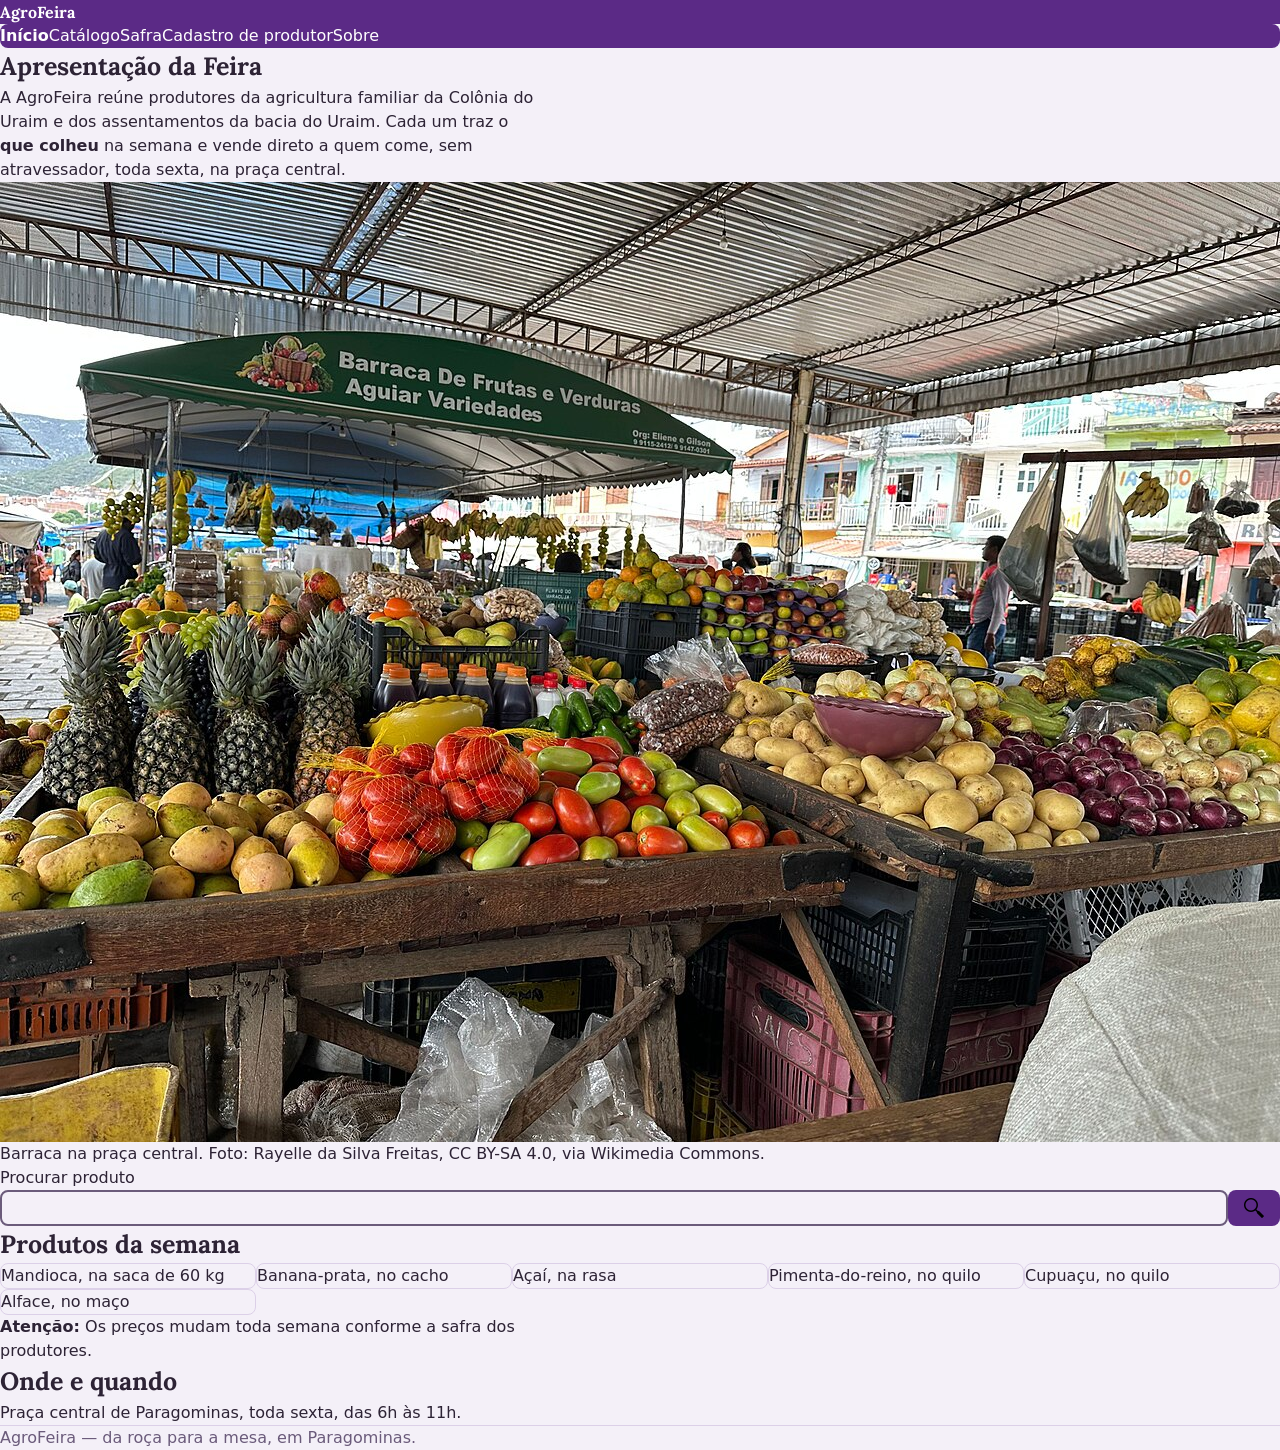
==== index.html @ 53486ca6 "nova pastas e alteracões" ====
<!doctype html>
<html lang="pt-BR">
<head>
  <meta charset="utf-8">
  <meta name="viewport" content="width=device-width, initial-scale=1">
  <title>AgroFeira - Início</title>
  <!-- Google Fonts -->
  <link rel="preconnect" href="https://fonts.googleapis.com">
  <link rel="preconnect" href="https://fonts.gstatic.com" crossorigin>
  <link href="https://fonts.googleapis.com/css2?family=Lora:ital,wght@0,400..700;1,400..700&display=swap" rel="stylesheet">
  
  <!-- Folhas de estilo em camadas (Ordem estrita) -->
  <link rel="stylesheet" href="camadas.css">
  <link rel="stylesheet" href="reset.css">
  <link rel="stylesheet" href="tokens.css">
  <link rel="stylesheet" href="base.css">
  <link rel="stylesheet" href="componentes.css">
  <link rel="stylesheet" href="utilitarios.css">
</head>
<body>
  <!-- Link de pular para o conteúdo acessível -->
  <a class="pular" href="#conteudo-principal">Pular para o conteúdo</a>

  <!-- Cabeçalho do site -->
  <header class="cabecalho-site">
    <h1>AgroFeira</h1>
  </header>

  <!-- Navegação principal com o item Catálogo incluído -->
  <nav aria-label="Principal">
    <ul class="menu">
      <li><a href="index.html" aria-current="page">Início</a></li>
      <li><a href="catalogo.html">Catálogo</a></li>
      <li><a href="safra.html">Safra</a></li>
      <li><a href="cadastro-produtor.html">Cadastro de produtor</a></li>
      <li><a href="sobre.html">Sobre</a></li>
    </ul>
  </nav>

  <!-- Conteúdo principal -->
  <main id="conteudo-principal">
    <section id="apresentacao">
      <h2>Apresentação da Feira</h2>
      <p>A AgroFeira reúne produtores da agricultura familiar da Colônia do Uraim e dos assentamentos da bacia do Uraim. Cada um traz o <strong>que colheu</strong> na semana e vende direto a quem come, sem atravessador, toda sexta, na praça central.</p>
    </section>

    <!-- Figura responsiva -->
    <figure class="figura-destaque">
      <picture>
        <source srcset="feira-1280.jpg 1280w, feira-330.jpg 330w" sizes="(min-width: 42rem) 50vw, 100vw">
        <img src="feira-330.jpg" alt="Barraca de frutas e legumes numa feira livre" width="1280" height="960" loading="eager">
      </picture>
      <figcaption>Barraca na praça central. Foto: Rayelle da Silva Freitas, CC BY-SA 4.0, via Wikimedia Commons.</figcaption>
    </figure>

    <!-- Região de Busca -->
    <search>
      <form class="busca">
        <label for="q">Procurar produto</label>
        <input type="search" id="q" name="q">
        <button type="submit">
          <img src="lupa.png" alt="Buscar" width="20" height="20">
        </button>
      </form>
    </search>

    <!-- Seção de Produtos -->
    <section id="produtos">
      <h2>Produtos da semana</h2>
      <ul class="lista-produtos">
        <li class="cartao-produto">Mandioca, na saca de 60 kg</li>
        <li class="cartao-produto">Banana-prata, no cacho</li>
        <li class="cartao-produto">Açaí, na rasa</li>
        <li class="cartao-produto">Pimenta-do-reino, no quilo</li>
        <li class="cartao-produto">Cupuaçu, no quilo</li>
        <li class="cartao-produto">Alface, no maço</li>
      </ul>
    </section>

    <!-- Caixa de Aviso -->
    <div class="aviso">
      <p><strong>Atenção:</strong> Os preços mudam toda semana conforme a safra dos produtores.</p>
    </div>

    <!-- Conteúdo Relacionado -->
    <aside>
      <h2>Onde e quando</h2>
      <p>Praça central de Paragominas, toda sexta, das 6h às 11h.</p>
    </aside>
  </main>

  <!-- Rodapé do site -->
  <footer class="rodape-site">
    <p>AgroFeira — da roça para a mesa, em Paragominas.</p>
  </footer>
</body>
</html>
---- camadas.css ----
@layer reset, base, componentes, utilitarios;
---- tokens.css ----
@layer base {
  :root {
    --cor-fundo: #f4f0f8;
    --cor-texto: #2d2335;
    --cor-texto-suave: #6b5b7b;
    --cor-borda: #dcd0e8;
    --cor-marca: #5b2a86;
    --cor-marca-forte: #3f1b61;
    --cor-sobre-marca: #ffffff;
    --cor-foco: #1d4ed8;

    /* Trios RGB para o Bootstrap (tema claro) */
    --cor-marca-rgb: 91, 42, 134;
    --cor-marca-forte-rgb: 63, 27, 97;

    --fonte-texto: system-ui, sans-serif;
    --fonte-titulo: "Lora", serif;
    --tamanho-texto: 1rem;
    --tamanho-h3: 1.25rem;
    --tamanho-h2: 1.563rem;
    --raio: 0.5rem;
  }

  @media (prefers-color-scheme: dark) {
    :root {
      --cor-fundo: #1a1520;
      --cor-texto: #e2d9ec;
      --cor-texto-suave: #b3a4c4;
      --cor-borda: #3b2e4d;
      --cor-marca: #7c3aed;
      --cor-marca-forte: #9333ea;
      --cor-sobre-marca: #ffffff;
      --cor-foco: #3b82f6;

      /* Trios RGB para o Bootstrap (tema escuro) */
      --cor-marca-rgb: 124, 58, 237;
      --cor-marca-forte-rgb: 147, 51, 234;
    }
  }
}
---- base.css ----
@layer base {
  body {
    background-color: var(--cor-fundo);
    color: var(--cor-texto);
    font-family: var(--fonte-texto);
    font-size: var(--tamanho-texto);
    line-height: 1.5;
    margin: 0;
  }

  h1, h2, h3 {
    font-family: var(--fonte-titulo);
    font-weight: 700;
  }

  h1 { font-size: var(--tamanho-h1); }
  h2 { font-size: var(--tamanho-h2); margin-top: 2rem; margin-bottom: 0.5rem; }
  h3 { font-size: var(--tamanho-h3); margin-top: 1rem; }

  p {
    max-width: 34rem;
    margin-bottom: 1rem;
    overflow-wrap: break-word;
  }

  img, picture {
    display: block;
    max-width: 100%;
    height: auto;
  }

  input, button, textarea, select {
    font: inherit;
  }

  /* Casca da página - Grelha Mobile-First */
  body.pagina-catalogo {
    display: grid;
    grid-template-columns: minmax(0, 1fr);
    grid-template-areas:
      "cabecalho"
      "menu"
      "conteudo"
      "lateral"
      "rodape";
    gap: var(--espaco-2);
    padding: var(--espaco-2);
  }

  .pagina-catalogo .cabecalho-site { grid-area: cabecalho; }
  .pagina-catalogo nav { grid-area: menu; }
  .pagina-catalogo main { grid-area: conteudo; }
  .pagina-catalogo aside { grid-area: lateral; }
  .pagina-catalogo .rodape-site { grid-area: rodape; }

  @media (min-width: 42rem) {
    body.pagina-catalogo {
      grid-template-columns: 10rem minmax(0, 1fr) 14rem;
      grid-template-areas:
        "cabecalho cabecalho cabecalho"
        "menu      conteudo    lateral"
        "rodape    rodape      rodape";
    }
  }

  :focus-visible {
    outline: 2px solid var(--cor-foco);
    outline-offset: 2px;
  }
}
---- componentes.css ----
@layer componentes {
  .cabecalho-site {
    background-color: var(--cor-marca);
    color: var(--cor-sobre-marca);
    padding: var(--espaco-2);
    position: sticky;
    top: 0;
    z-index: 1;
  }

  .cabecalho-site :focus-visible {
    outline-color: var(--cor-sobre-marca);
  }

  nav {
    background-color: var(--cor-marca);
    padding: var(--espaco-2);
    border-radius: var(--raio);
  }

  .menu {
    list-style: none;
    padding: 0;
    margin: 0;
    display: flex;
    flex-wrap: wrap;
    gap: var(--espaco-2);
  }

  .menu a {
    color: var(--cor-sobre-marca);
    text-decoration: none;
  }

  .menu a[aria-current="page"] {
    font-weight: 700;
  }

  .rodape-site {
    border-top: 1px solid var(--cor-borda);
    color: var(--cor-texto-suave);
    padding: var(--espaco-2);
  }

  .pular {
    position: absolute;
    top: -10rem;
    left: var(--espaco-1);
    z-index: 2;
    background-color: var(--cor-superficie);
    color: var(--cor-marca);
    padding: var(--espaco-1) var(--espaco-2);
    border-radius: var(--raio);
    text-decoration: none;
  }

  .pular:focus-visible {
    top: var(--espaco-1);
    outline-color: var(--cor-sobre-marca);
  }

  .barra-categorias {
    display: flex;
    flex-wrap: wrap;
    gap: var(--espaco-1);
    list-style: none;
    padding: 0;
    margin-bottom: var(--espaco-3);
  }

  .lista-produtos {
    display: grid;
    grid-template-columns: repeat(auto-fill, minmax(14rem, 1fr));
    gap: var(--espaco-2);
    list-style: none;
    padding: 0;
  }

  .cartao-produto {
    background-color: var(--cor-superficie);
    border: 1px solid var(--cor-borda);
    border-radius: var(--raio);
    box-shadow: var(--sombra);
    padding: var(--espaco-2);
    container-type: inline-size;
    transition: transform 200ms ease-out, border-color 200ms ease-out;
  }

  .destaque {
    grid-column: 1 / -1;
  }

  .cartao-produto article {
    display: flex;
    flex-direction: column;
    align-items: flex-start;
    gap: var(--espaco-1);
    position: relative;
  }

  .cartao-produto h3 {
    margin: 0;
  }

  .produtor {
    color: var(--cor-texto-suave);
    margin: 0;
    font-size: 0.875rem;
  }

  .preco {
    font-weight: 700;
    margin: 0;
  }

  button, .busca button {
    background-color: var(--cor-marca);
    color: var(--cor-sobre-marca);
    border: none;
    border-radius: var(--raio);
    padding: 0.5em 1em;
    cursor: pointer;
    transition: background-color 200ms ease-out;
  }

  button:hover, .busca button:hover {
    background-color: var(--cor-marca-forte);
  }

  button:disabled {
    background-color: var(--cor-desligado);
    color: var(--cor-sobre-desligado);
  }

  /* Container query - deita o cartão quando o espaço passa de 26rem */
  @container (min-width: 26rem) {
    .cartao-produto article {
      display: grid;
      grid-template-columns: 10rem 1fr;
      gap: var(--espaco-2);
    }
    .cartao-produto img {
      grid-row: span 3;
      max-width: 100%;
      height: auto;
    }
    .cartao-produto button {
      grid-column: 1;
    }
  }

  .formulario-cadastro input,
  .formulario-cadastro select,
  .formulario-cadastro textarea {
    border: 2px solid var(--cor-texto-suave);
    border-radius: var(--raio);
    padding: 0.25em 0.5em;
    width: 100%;
    background-color: var(--cor-superficie);
    color: var(--cor-texto);
  }

  .formulario-cadastro input:user-invalid {
    border: 2px solid var(--cor-erro);
  }

  .formulario-cadastro input[required]:user-valid {
    border: 2px solid var(--cor-marca);
  }

  .formulario-cadastro p:has(input:user-invalid) {
    color: var(--cor-erro);
    outline: 2px solid var(--cor-erro);
    outline-offset: 4px;
  }

  .cartao-produto:has(button:focus-visible) {
    outline: 2px solid var(--cor-foco);
  }

  .cartao-produto:hover,
  .cartao-produto:has(button:focus-visible) {
    transform: translateY(-0.5rem);
  }

  @media (prefers-reduced-motion: reduce) {
    .cartao-produto:hover,
    .cartao-produto:has(button:focus-visible) {
      transform: none;
      border-color: var(--cor-marca);
    }
  }

  .busca {
    display: flex;
    flex-wrap: wrap;
    gap: var(--espaco-1);
  }

  .busca label {
    width: 100%;
  }

  .busca input {
    flex: 1;
    border: 2px solid var(--cor-texto-suave);
    border-radius: var(--raio);
    padding: 0.25em 0.5em;
    background-color: var(--cor-superficie);
    color: var(--cor-texto);
  }
}
---- utilitarios.css ----
@layer utilitarios {
  .texto-erro {
    color: var(--cor-erro);
  }
}
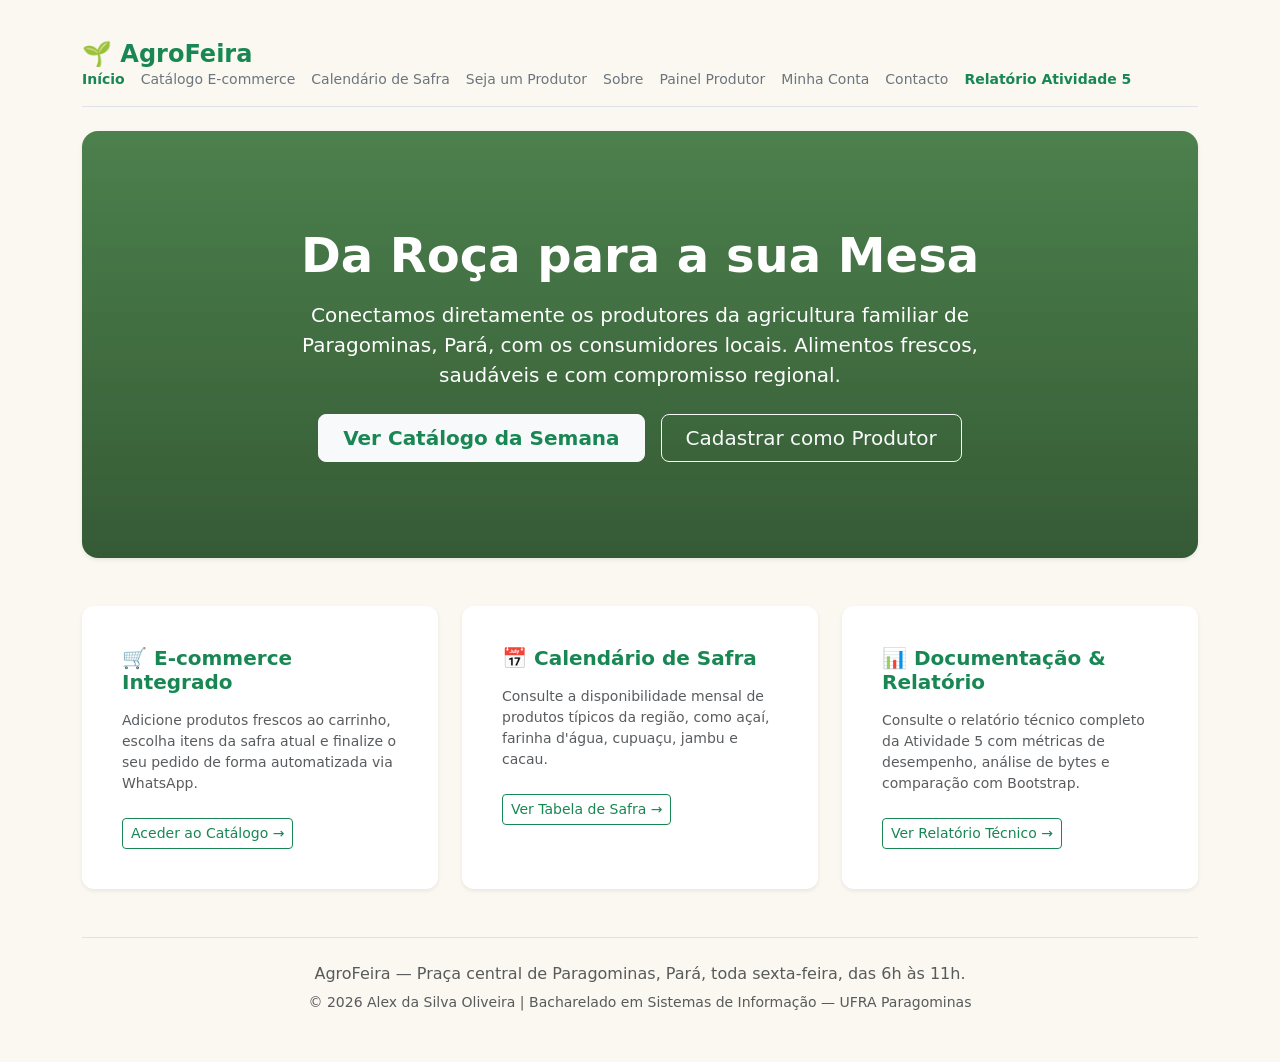
==== commit a3e04649: "navas paginas" ====
--- a/index.html
+++ b/index.html
@@ -1,97 +1,92 @@
 <!doctype html>
 <html lang="pt-BR">
-<head>
-  <meta charset="utf-8">
-  <meta name="viewport" content="width=device-width, initial-scale=1">
-  <title>AgroFeira - Início</title>
-  <!-- Google Fonts -->
-  <link rel="preconnect" href="https://fonts.googleapis.com">
-  <link rel="preconnect" href="https://fonts.gstatic.com" crossorigin>
-  <link href="https://fonts.googleapis.com/css2?family=Lora:ital,wght@0,400..700;1,400..700&display=swap" rel="stylesheet">
-  
-  <!-- Folhas de estilo em camadas (Ordem estrita) -->
-  <link rel="stylesheet" href="camadas.css">
-  <link rel="stylesheet" href="reset.css">
-  <link rel="stylesheet" href="tokens.css">
-  <link rel="stylesheet" href="base.css">
-  <link rel="stylesheet" href="componentes.css">
-  <link rel="stylesheet" href="utilitarios.css">
-</head>
-<body>
-  <!-- Link de pular para o conteúdo acessível -->
-  <a class="pular" href="#conteudo-principal">Pular para o conteúdo</a>
+  <head>
+    <meta charset="utf-8">
+    <meta name="viewport" content="width=device-width, initial-scale=1">
+    <title>AgroFeira — Agricultura Familiar em Paragominas</title>
+    <!-- Bootstrap 5.3.8 CSS -->
+    <link href="https://cdn.jsdelivr.net/npm/bootstrap@5.3.8/dist/css/bootstrap.min.css" rel="stylesheet" integrity="sha384-sRI14kxILFvY47J16cr9ZwB07vP4J8+LH7qKQnuqkuIAvNWLzeN8tE5YBujZqJLB" crossorigin="anonymous">
+    <style>
+      body { background-color: #fbf8f1; color: #1f2a1f; font-family: system-ui, sans-serif; }
+      .hero-section { background: linear-gradient(rgba(46, 107, 48, 0.85), rgba(31, 74, 33, 0.9)), url('feira-1200.jpg') center/cover no-repeat; color: white; border-radius: 1rem; }
+      .card-feature { transition: transform 0.2s; border: none; border-radius: 0.75rem; }
+      .card-feature:hover { transform: translateY(-5px); }
+    </style>
+  </head>
+  <body>
 
-  <!-- Cabeçalho do site -->
-  <header class="cabecalho-site">
-    <h1>AgroFeira</h1>
-  </header>
+    <div class="container py-4">
+      
+      <!-- Cabeçalho Institucional Navegável -->
+      <header class="d-flex flex-wrap justify-content-between align-items-center py-3 mb-4 border-bottom">
+        <h1 class="h4 fw-bold text-success mb-0">🌱 AgroFeira</h1>
+        <nav class="d-flex flex-wrap align-items-center gap-3 small">
+          <a href="index.html" class="text-decoration-none text-success fw-bold">Início</a>
+          <a href="catalogo-bootstrap.html" class="text-decoration-none text-secondary">Catálogo E-commerce</a>
+          <a href="safra.html" class="text-decoration-none text-secondary">Calendário de Safra</a>
+          <a href="cadastro-produtor.html" class="text-decoration-none text-secondary">Seja um Produtor</a>
+          <a href="sobre.html" class="text-decoration-none text-secondary">Sobre</a>
+          <a href="painel-produtor.html" class="text-decoration-none text-secondary">Painel Produtor</a>
+          <a href="painel-clientes.html" class="text-decoration-none text-secondary">Minha Conta</a>
+          <a href="contato.html" class="text-decoration-none text-secondary">Contacto</a>
+          <a href="comparativo.html" class="text-decoration-none text-success fw-semibold">Relatório Atividade 5</a>
+        </nav>
+      </header>
 
-  <!-- Navegação principal com o item Catálogo incluído -->
-  <nav aria-label="Principal">
-    <ul class="menu">
-      <li><a href="index.html" aria-current="page">Início</a></li>
-      <li><a href="catalogo.html">Catálogo</a></li>
-      <li><a href="safra.html">Safra</a></li>
-      <li><a href="cadastro-produtor.html">Cadastro de produtor</a></li>
-      <li><a href="sobre.html">Sobre</a></li>
-    </ul>
-  </nav>
+      <!-- Secção de Destaque (Hero) -->
+      <section class="hero-section p-5 mb-5 text-center shadow-sm">
+        <div class="py-5">
+          <h2 class="display-5 fw-bold mb-3">Da Roça para a sua Mesa</h2>
+          <p class="lead mb-4 mx-auto" style="max-width: 700px;">
+            Conectamos diretamente os produtores da agricultura familiar de Paragominas, Pará, com os consumidores locais. Alimentos frescos, saudáveis e com compromisso regional.
+          </p>
+          <div class="d-flex justify-content-center gap-3">
+            <a href="catalogo-bootstrap.html" class="btn btn-light btn-lg text-success fw-bold px-4">Ver Catálogo da Semana</a>
+            <a href="cadastro-produtor.html" class="btn btn-outline-light btn-lg px-4">Cadastrar como Produtor</a>
+          </div>
+        </div>
+      </section>
 
-  <!-- Conteúdo principal -->
-  <main id="conteudo-principal">
-    <section id="apresentacao">
-      <h2>Apresentação da Feira</h2>
-      <p>A AgroFeira reúne produtores da agricultura familiar da Colônia do Uraim e dos assentamentos da bacia do Uraim. Cada um traz o <strong>que colheu</strong> na semana e vende direto a quem come, sem atravessador, toda sexta, na praça central.</p>
-    </section>
+      <!-- Secção de Funcionalidades e Atalhos -->
+      <section class="row g-4 mb-5">
+        <div class="col-md-4">
+          <div class="card card-feature shadow-sm p-4 h-100 bg-white">
+            <div class="card-body">
+              <h3 class="h5 text-success fw-bold mb-3">🛒 E-commerce Integrado</h3>
+              <p class="text-muted small">Adicione produtos frescos ao carrinho, escolha itens da safra atual e finalize o seu pedido de forma automatizada via WhatsApp.</p>
+              <a href="catalogo-bootstrap.html" class="btn btn-sm btn-outline-success mt-2">Aceder ao Catálogo →</a>
+            </div>
+          </div>
+        </div>
+        <div class="col-md-4">
+          <div class="card card-feature shadow-sm p-4 h-100 bg-white">
+            <div class="card-body">
+              <h3 class="h5 text-success fw-bold mb-3">📅 Calendário de Safra</h3>
+              <p class="text-muted small">Consulte a disponibilidade mensal de produtos típicos da região, como açaí, farinha d'água, cupuaçu, jambu e cacau.</p>
+              <a href="safra.html" class="btn btn-sm btn-outline-success mt-2">Ver Tabela de Safra →</a>
+            </div>
+          </div>
+        </div>
+        <div class="col-md-4">
+          <div class="card card-feature shadow-sm p-4 h-100 bg-white">
+            <div class="card-body">
+              <h3 class="h5 text-success fw-bold mb-3">📊 Documentação & Relatório</h3>
+              <p class="text-muted small">Consulte o relatório técnico completo da Atividade 5 com métricas de desempenho, análise de bytes e comparação com Bootstrap.</p>
+              <a href="comparativo.html" class="btn btn-sm btn-outline-success mt-2">Ver Relatório Técnico →</a>
+            </div>
+          </div>
+        </div>
+      </section>
 
-    <!-- Figura responsiva -->
-    <figure class="figura-destaque">
-      <picture>
-        <source srcset="feira-1280.jpg 1280w, feira-330.jpg 330w" sizes="(min-width: 42rem) 50vw, 100vw">
-        <img src="feira-330.jpg" alt="Barraca de frutas e legumes numa feira livre" width="1280" height="960" loading="eager">
-      </picture>
-      <figcaption>Barraca na praça central. Foto: Rayelle da Silva Freitas, CC BY-SA 4.0, via Wikimedia Commons.</figcaption>
-    </figure>
+      <!-- Rodapé Institucional -->
+      <footer class="py-4 text-center text-muted border-top">
+        <p class="mb-1">AgroFeira — Praça central de Paragominas, Pará, toda sexta-feira, das 6h às 11h.</p>
+        <small>© 2026 Alex da Silva Oliveira | Bacharelado em Sistemas de Informação — UFRA Paragominas</small>
+      </footer>
 
-    <!-- Região de Busca -->
-    <search>
-      <form class="busca">
-        <label for="q">Procurar produto</label>
-        <input type="search" id="q" name="q">
-        <button type="submit">
-          <img src="lupa.png" alt="Buscar" width="20" height="20">
-        </button>
-      </form>
-    </search>
-
-    <!-- Seção de Produtos -->
-    <section id="produtos">
-      <h2>Produtos da semana</h2>
-      <ul class="lista-produtos">
-        <li class="cartao-produto">Mandioca, na saca de 60 kg</li>
-        <li class="cartao-produto">Banana-prata, no cacho</li>
-        <li class="cartao-produto">Açaí, na rasa</li>
-        <li class="cartao-produto">Pimenta-do-reino, no quilo</li>
-        <li class="cartao-produto">Cupuaçu, no quilo</li>
-        <li class="cartao-produto">Alface, no maço</li>
-      </ul>
-    </section>
-
-    <!-- Caixa de Aviso -->
-    <div class="aviso">
-      <p><strong>Atenção:</strong> Os preços mudam toda semana conforme a safra dos produtores.</p>
     </div>
 
-    <!-- Conteúdo Relacionado -->
-    <aside>
-      <h2>Onde e quando</h2>
-      <p>Praça central de Paragominas, toda sexta, das 6h às 11h.</p>
-    </aside>
-  </main>
-
-  <!-- Rodapé do site -->
-  <footer class="rodape-site">
-    <p>AgroFeira — da roça para a mesa, em Paragominas.</p>
-  </footer>
-</body>
+    <!-- Bootstrap 5.3.8 JS Bundle -->
+    <script src="https://cdn.jsdelivr.net/npm/bootstrap@5.3.8/dist/js/bootstrap.bundle.min.js" integrity="sha384-YvpcrYf0tY3lHB60NNkmXc5s9fDVZLESaAA55NDzOxhy9GkcIdslK1eN7N6jIeHz" crossorigin="anonymous"></script>
+  </body>
 </html>
